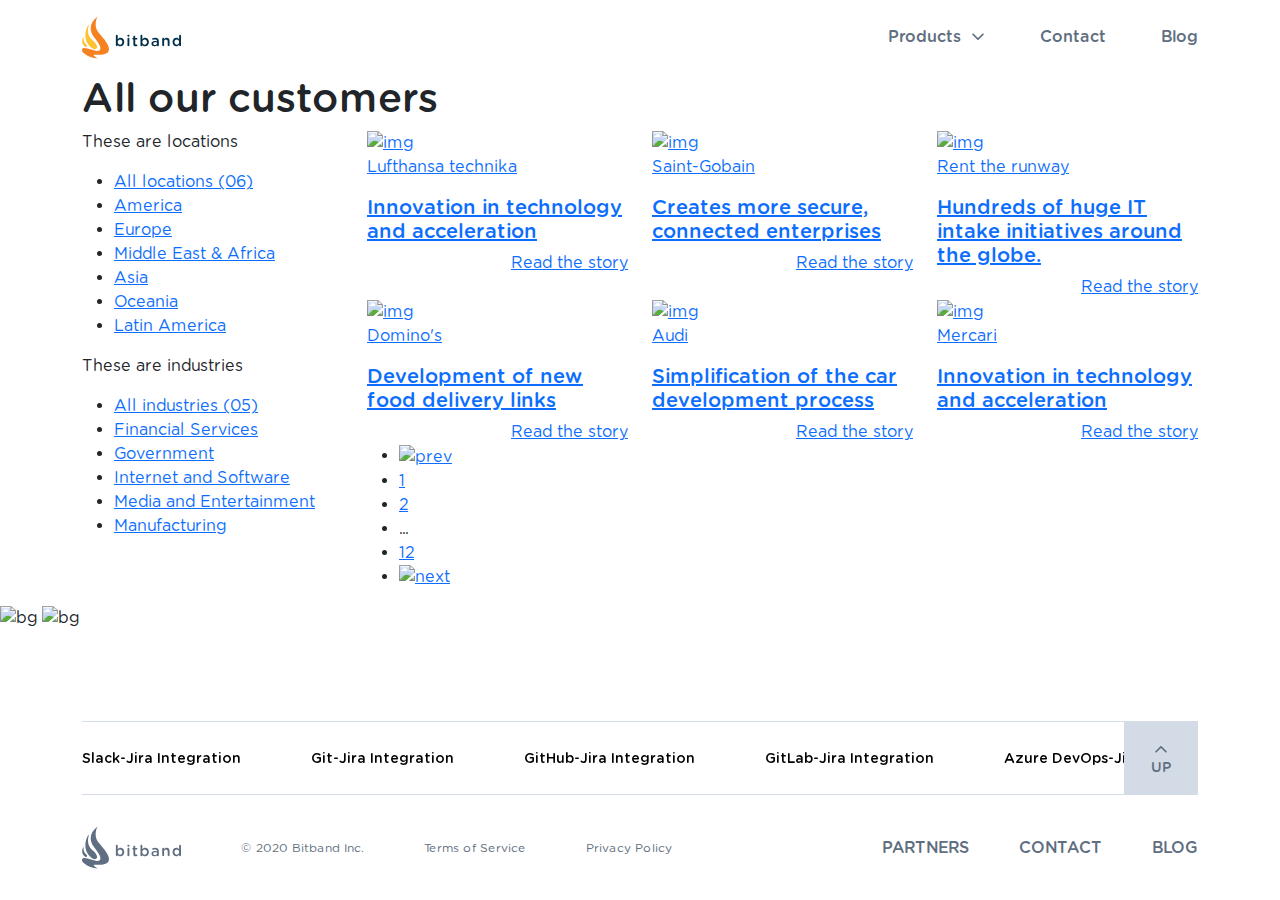
==== customers.html @ f358d744 "Add files via upload" ====
<!DOCTYPE html>
<html lang="en">

<head>
    <meta charset="UTF-8">
    <meta http-equiv="X-UA-Compatible" content="IE=edge">
    <meta name="viewport" content="width=device-width, initial-scale=1.0">
    <title>All our customers</title>
    <link rel="apple-touch-icon-precomposed" href="favicon/favico.png" />
    <link rel="icon" href="favicon/favico.png">
    <link rel="stylesheet" href="css/lib/bootstrap.min.css">
    <link rel="stylesheet" href="css/lib/slick.css">
    <link rel="stylesheet" href="css/style.css">
    <link rel="stylesheet" href="css/new.css">
    <link rel="stylesheet" href="css/customers.css">
</head>

<body>

    <div class="pagewrapper">
        <header class="header header__shadow">
            <div class="container">
                <div class="row align-items-center">
                    <div class="col-lg-4">
                        <div class="header__logo">
                            <a href="#"><img src="img/logo.svg" alt="logo"></a>
                        </div>
                    </div>
                    <div class="col-lg-8">
                        <div class="header__nav">
                            <ul>
                                <li class="sublink">
                                    <a href="#">Products</a>
                                    <ul class="sublist">
                                        <li><a href="azure-devops-jira-integration.html">Azure
                                                DevOps-Jira Integration</a></li>
                                        <li><a href="figma-jira-integration.html">Figma-Jira
                                                Integration</a></li>
                                        <li><a href="git-jira-integration.html">Git-Jira Integration</a>
                                        </li>
                                        <li><a href="github-jira-integration.html">GitHub-Jira
                                                Integration</a></li>
                                        <li><a href="gitlab-jira-integration.html">GitLab-Jira
                                                Integration</a></li>
                                        <li><a href="jenkins-jira-integration.html">Jenkins-Jira
                                                Integration</a></li>
                                        <li><a href="microsoft-teams-jira-integration.html">Microsoft
                                                Teams-Jira Integration</a></li>
                                        <li><a href="miro-jira-integration.html">Miro-Jira
                                                Integration</a></li>
                                        <li><a href="slack-jira-integration.html">Slack-Jira
                                                Integration</a></li>
                                    </ul>
                                </li>
                                <li><a href="#">Contact</a></li>
                                <li><a href="#">Blog</a></li>
                            </ul>
                            <a href="#" class="closemenu"><img src="img/close.svg" alt="close"></a>
                            <img class="animationimg" src="img/figanim.svg" alt="img">
                        </div>
                    </div>
                    <button class="burger">
                        <span></span>
                        <span></span>
                        <span></span>
                    </button>
                </div>
            </div>
        </header>

       <main class="main">
            <section class="customers">
                <div class="container">
                    <h1>All our customers</h1>
                    <div class="row">
                        <div class="col-xl-3 col-lg-4 col-md-5">
                            <aside class="customers__sidebar">
                                <div class="customers__sidebar-listbox">
                                    <p class="title">These are locations</p>
                                    <ul class="customers__sidebar-list">
                                        <li><a href="#">All locations (06)</a></li>
                                        <li class="active"><a href="#">America</a></li>
                                        <li><a href="#">Europe</a></li>
                                        <li><a href="#">Middle East & Africa</a></li>
                                        <li><a href="#">Asia</a></li>
                                        <li><a href="#">Oceania</a></li>
                                        <li><a href="#">Latin America</a></li>
                                    </ul>
                                </div>
                                <div class="customers__sidebar-listbox">
                                    <p class="title">These are industries</p>
                                    <ul class="customers__sidebar-list">
                                        <li><a href="#">All industries (05)</a></li>
                                        <li><a href="#">Financial Services</a></li>
                                        <li><a href="#">Government</a></li>
                                        <li><a href="#">Internet and Software</a></li>
                                        <li><a href="#">Media and Entertainment</a></li>
                                        <li><a href="#">Manufacturing</a></li>
                                    </ul>
                                </div>
                            </aside>
                        </div>
                        <div class="col-xl-9 col-lg-8 col-md-7">
                            <div class="customerscontent">
                                <div class="customersboxes">
                                    <div class="row">
                                        <div class="col-xl-4 col-lg-6">
                                            <a href="#">
                                                <div class="customerbox">
                                                    <div class="customerbox__pic blue">
                                                        <img src="img/customers/customer1.png" alt="img">
                                                    </div>
                                                    <div class="customerbox__descr">
                                                        <div class="customerbox__titles">
                                                            <p class="subtitle">Lufthansa technika</p>
                                                            <h5 class="title">Innovation in technology and acceleration</h5>
                                                        </div>
                                                        <div class="customerbox__link text-end">
                                                            <span>Read the story</span>
                                                        </div>
                                                    </div>
                                                </div>
                                            </a>
                                        </div>
                                        <div class="col-xl-4 col-lg-6">
                                            <a href="#">
                                                <div class="customerbox">
                                                    <div class="customerbox__pic orange">
                                                        <img src="img/customers/customer2.png" alt="img">
                                                    </div>
                                                    <div class="customerbox__descr">
                                                        <div class="customerbox__titles">
                                                            <p class="subtitle">Saint-Gobain</p>
                                                            <h5 class="title">Creates more secure, connected enterprises </h5>
                                                        </div>
                                                        <div class="customerbox__link text-end">
                                                            <span>Read the story</span>
                                                        </div>
                                                    </div>
                                                </div>
                                            </a>
                                        </div>
                                        <div class="col-xl-4 col-lg-6">
                                            <a href="#">
                                                <div class="customerbox">
                                                    <div class="customerbox__pic grey">
                                                        <img src="img/customers/customer3.png" alt="img">
                                                    </div>
                                                    <div class="customerbox__descr">
                                                        <div class="customerbox__titles">
                                                            <p class="subtitle">Rent the runway</p>
                                                            <h5 class="title">Hundreds of huge IT intake initiatives around the globe.</h5>
                                                        </div>
                                                        <div class="customerbox__link text-end">
                                                            <span>Read the story</span>
                                                        </div>
                                                    </div>
                                                </div>
                                            </a>
                                        </div>
                                        <div class="col-xl-4 col-lg-6">
                                            <a href="#">
                                                <div class="customerbox">
                                                    <div class="customerbox__pic lightblue">
                                                        <img src="img/customers/customer4.png" alt="img">
                                                    </div>
                                                    <div class="customerbox__descr">
                                                        <div class="customerbox__titles">
                                                            <p class="subtitle">Domino's</p>
                                                            <h5 class="title">Development of new food delivery links</h5>
                                                        </div>
                                                        <div class="customerbox__link text-end">
                                                            <span>Read the story</span>
                                                        </div>
                                                    </div>
                                                </div>
                                            </a>
                                        </div>
                                        <div class="col-xl-4 col-lg-6">
                                            <a href="#">
                                                <div class="customerbox">
                                                    <div class="customerbox__pic violet">
                                                        <img src="img/customers/customer5.png" alt="img">
                                                    </div>
                                                    <div class="customerbox__descr">
                                                        <div class="customerbox__titles">
                                                            <p class="subtitle">Audi</p>
                                                            <h5 class="title">Simplification of the car development process</h5>
                                                        </div>
                                                        <div class="customerbox__link text-end">
                                                            <span>Read the story</span>
                                                        </div>
                                                    </div>
                                                </div>
                                            </a>
                                        </div>
                                        <div class="col-xl-4 col-lg-6">
                                            <a href="#">
                                                <div class="customerbox">
                                                    <div class="customerbox__pic blue">
                                                        <img src="img/customers/customer6.png" alt="img">
                                                    </div>
                                                    <div class="customerbox__descr">
                                                        <div class="customerbox__titles">
                                                            <p class="subtitle">Mercari</p>
                                                            <h5 class="title">Innovation in technology and acceleration</h5>
                                                        </div>
                                                        <div class="customerbox__link text-end">
                                                            <span>Read the story</span>
                                                        </div>
                                                    </div>
                                                </div>
                                            </a>
                                        </div>
                                    </div>
                                </div>
                                <div class="paginationsect">
                                    <ul class="paglist">
                                        <li class="pagprev"><a href="#"><img src="img/customers/pagprev.svg" alt="prev"></a></li>
                                        <li class="active"><a href="#">1</a></li>
                                        <li><a href="#">2</a></li>
                                        <li>...</li>
                                        <li><a href="#">12</a></li>
                                        <li class="pagnext"><a href="#"><img src="img/customers/pagnext.svg" alt="next"></a></li>
                                    </ul>
                                </div>
                            </div>
                        </div>
                    </div>
                </div>
                <img class="customers__topbgel" src="img/customers/customers-bgpic1.png" alt="bg">
                <img class="customers__bottbgel" src="img/customers/customers-bgpic2.png" alt="bg">
            </section>
       </main>

        <footer class="footer">
            <div class="container">
                <div class="footer__topsect">
                    <div class="footlistsl">
                        <div class="footertext-slider">
                            <div><a href="#">Slack-Jira Integration</a></div>
                            <div><a href="#">Git-Jira Integration</a></div>
                            <div><a href="#">GitHub-Jira Integration</a></div>
                            <div><a href="#">GitLab-Jira Integration</a></div>
                            <div><a href="#">Azure DevOps-Jira Integration</a></div>
                            <div><a href="#">Jenkins-Jira Integration</a></div>
                            <div><a href="#">Figma-Jira Integration</a></div>
                            <div><a href="#">Miro-Jira Integration</a></div>
                            <div><a href="#">Microsoft Teams-Jira Integration</a></div>
                        </div>
                    </div>
                    <div class="up">
                        <span>
                            <img src="img/totop.svg" alt="img">
                            up
                        </span>
                    </div>
                </div>
                <div class="footer__bottsect">
                    <div class="row align-items-center">
                        <div class="col-lg-8">
                            <div class="footer__bottsect-left">
                                <a href="#" class="footer__logo"><img src="img/logo-footer.svg" alt="logo"></a>
                                <ul>
                                    <li>© 2020 Bitband Inc.</li>
                                    <li><a href="#">Terms of Service</a></li>
                                    <li><a href="#">Privacy Policy</a></li>
                                </ul>
                            </div>
                        </div>
                        <div class="col-lg-4">
                            <div class="footer__bottsect-right">
                                <a href="#" class="footer__logo mobile"><img src="img/logo-footer.svg" alt="logo"></a>
                                <ul>
                                    <li><a href="#">PARTNERS</a></li>
                                    <li><a href="#">Contact</a></li>
                                    <li><a href="#">Blog</a></li>
                                </ul>
                            </div>
                        </div>
                    </div>
                </div>
            </div>
        </footer>
    </div>


    <script src="js/lib/jquery.js"></script>
    <script src="js/lib/slick.min.js"></script>
    <script src="js/common.js"></script>
</body>

</html>
---- css/style.css ----
@font-face{font-family:"gothamrnd_book";src:url("../fonts/gothamrnd_book.eot");src:url("../fonts/gothamrnd_book.eot") format("embedded-opentype"),url("../fonts/gothamrnd_book.woff2") format("woff2"),url("../fonts/gothamrnd_book.woff") format("woff"),url("../fonts/gothamrnd_book.ttf") format("truetype"),url("../fonts/gothamrnd_book.svg#gothamrnd_book") format("svg")}@font-face{font-family:"gothamrnd_book";src:url("../fonts/gothamrnd_medium.eot");src:url("../fonts/gothamrnd_medium.eot") format("embedded-opentype"),url("../fonts/gothamrnd_medium.woff2") format("woff2"),url("../fonts/gothamrnd_medium.woff") format("woff"),url("../fonts/gothamrnd_medium.ttf") format("truetype"),url("../fonts/gothamrnd_medium.svg#gothamrnd_medium") format("svg");font-weight:500}@font-face{font-family:"gothamrnd_book";src:url("../fonts/gothamrnd_bold.eot");src:url("../fonts/gothamrnd_bold.eot") format("embedded-opentype"),url("../fonts/gothamrnd_bold.woff2") format("woff2"),url("../fonts/gothamrnd_bold.woff") format("woff"),url("../fonts/gothamrnd_bold.ttf") format("truetype"),url("../fonts/gothamrnd_bold.svg#gothamrnd_bold") format("svg");font-weight:600}:root{scroll-behavior:inherit}body,html{height:100%}.main{-webkit-box-flex:1;-ms-flex:1 1 auto;flex:1 1 auto}.pagewrapper{min-height:100%;display:-webkit-box;display:-ms-flexbox;display:flex;-webkit-box-orient:vertical;-webkit-box-direction:normal;-ms-flex-direction:column;flex-direction:column;overflow:hidden}@media (min-width:1360px){.container{max-width:1340px}}body{font-family:"gothamrnd_book"}.orangebtn{display:inline-block;padding:22px 43px;background:#F58220;border:1px solid #F58220;border-radius:40px;color:#fff;font-weight:500;font-size:18px;line-height:100%;text-decoration:none;-webkit-transition:0.3s;transition:0.3s}.orangebtn:hover{color:#F58220;background:#fff}.orangelink{font-weight:500;font-size:18px;line-height:100%;color:#F58220}.orangelink:hover{text-decoration:none;color:#F58220}h2.bottline{font-weight:500;font-size:36px;line-height:120%;color:#000000;padding-bottom:30px;position:relative;margin-bottom:40px}h2.bottline:after{content:"";display:inline-block;position:absolute;left:0;bottom:0;width:123px;height:3px;background:#F58220}header.header{padding:23px 0}header.header .logo img{max-width:100%;width:999px}header.header .header__nav>ul{list-style-type:none;padding:0;margin:0;text-align:right}header.header .header__nav>ul>li{display:inline-block;margin-right:50px;position:relative}header.header .header__nav>ul>li:last-child{margin-right:0}header.header .header__nav>ul>li>a{color:#5F6E80;font-weight:500;font-size:16px;line-height:150%;text-decoration:none;-webkit-transition:0.3s;transition:0.3s;display:block;padding:10px 0}header.header .header__nav>ul>li>a:hover{color:#000}header.header .header__nav .sublist{list-style-type:none;padding:0;margin:0;position:absolute;left:-10px;top:calc(100% - 5px);text-align:left;padding:10px;-webkit-box-shadow:0 0 10px #000;box-shadow:0 0 10px #000;-webkit-box-shadow:0 8px 10px #efefef;box-shadow:0 8px 10px #efefef;opacity:0;z-index:-1;visibility:hidden;-webkit-transition:0.3s;transition:0.3s;-webkit-transform:translateY(-10px);transform:translateY(-10px);width:280px}header.header .header__nav .sublist:hover{opacity:1;z-index:2;visibility:visible;-webkit-transform:translateY(0);transform:translateY(0)}header.header .header__nav .sublist li{margin-bottom:5px}header.header .header__nav .sublist li:last-child{margin-bottom:0}header.header .header__nav .sublist li a{color:#5F6E80;font-weight:500;font-size:15px;line-height:150%;text-decoration:none;-webkit-transition:0.3s;transition:0.3s}header.header .header__nav .sublist li a:hover{color:#000}header.header .header__nav .sublink>a{padding-right:24px}header.header .header__nav .sublink>a:after{content:"";display:inline-block;position:absolute;right:0;top:16px;width:14px;height:12px;background:url("../img/menuarrow.svg") no-repeat center/100%}header.header .header__nav .sublink>a:hover+.sublist{opacity:1;z-index:2;visibility:visible;-webkit-transform:translateY(0);transform:translateY(0)}.burger,.closemenu{display:none}.header__nav>img{display:none}@media (max-width:991.8px){.header .container{position:relative}.burger{width:24px;height:24px;position:absolute;right:15px;top:50%;-webkit-transform:translateY(-50%);transform:translateY(-50%);border:none;background:transparent;outline:none;padding:4px 0;display:-webkit-box;display:-ms-flexbox;display:flex;-webkit-box-orient:vertical;-webkit-box-direction:normal;-ms-flex-direction:column;flex-direction:column;-webkit-box-pack:justify;-ms-flex-pack:justify;justify-content:space-between}.burger span{display:inline-block;height:2px;width:100%;background:#000}.header__nav{position:fixed;top:0;left:0;width:100%;height:100vh;background-color:#fff;z-index:11;padding:100px 60px;-webkit-transform:translateX(100%);transform:translateX(100%);-webkit-transition:0.5s;transition:0.5s}.header__nav .closemenu{display:-webkit-inline-box;display:-ms-inline-flexbox;display:inline-flex;width:24px;height:24px;position:absolute;right:20px;top:20px}.header__nav .closemenu img{width:100%;-webkit-box-align:center;-ms-flex-align:center;align-items:center;-webkit-box-pack:center;-ms-flex-pack:center;justify-content:center}.header__nav.show{-webkit-transform:translateX(0);transform:translateX(0)}header.header .header__nav>ul{display:block;text-align:left}header.header .header__nav>ul>li{margin-right:0;display:block}header.header .header__nav>ul>li a{font-size:22px}header.header .header__nav .sublink>a:after{width:20px;height:16px;top:18px}header.header .header__nav .sublink>a+.sublist,header.header .header__nav .sublink>a:hover+.sublist{opacity:1;z-index:2;visibility:visible;display:none;-webkit-transform:translateX(0);transform:translateX(0)}header.header .header__nav .sublist{position:relative;-webkit-box-shadow:none;box-shadow:none;width:100%;left:inherit;padding-left:20px;top:inherit;-webkit-transition:0s;transition:0s}header.header .header__nav .sublist li a{font-size:20px;font-weight:400;display:block}header.header .header__nav .sublink>a:after{-webkit-transition:0.5s;transition:0.5s}header.header .header__nav .sublink>a.rotate:after{-webkit-transform:rotate(-180deg);transform:rotate(-180deg)}.header__nav>img{display:inline-block;position:absolute;bottom:30px;right:30px;width:300px;-webkit-animation:ratate 24s infinite;animation:ratate 24s infinite}}@media (max-width:575.8px){.header__nav>img{bottom:30px;right:30px;width:200px;-webkit-animation:ratate 24s infinite;animation:ratate 24s infinite}.header__nav{padding:70px 20px}header.header .header__nav>ul>li a{font-size:18px}.header__nav{overflow-y:scroll;overflow:hidden}header.header .header__nav .sublist li a{font-size:16px}header.header .header__nav .sublist{padding:0 0 0 20px}}.welcomesect{padding:83px 0 65px 0}.welcomesect__img{position:relative}.welcomesect__img img{margin-left:-30px;max-width:750px}.welcomesect__textbox h1{margin-bottom:55px;color:#000;font-weight:500;font-size:56px;line-height:120%}.welcomesect__textbox .orangebtn{margin-right:40px}.partners{padding:100px 0;overflow:hidden;position:relative}.partners .partners__box{max-width:336px;margin-bottom:20px;cursor:pointer}.partners .partners__box .partners__boxlogo{height:108px;display:-webkit-box;display:-ms-flexbox;display:flex;-webkit-box-align:center;-ms-flex-align:center;align-items:center}.partners .partners__box .partners__boxlogo img{max-width:100%;max-height:100%}.partners .partners__box .partners__boxdescr{padding:10px 0;position:relative;max-height:144px;overflow:hidden;-webkit-transition:0.5s;transition:0.5s;overflow:hidden;-webkit-transition:1s ease max-height;transition:1s ease max-height}.partners .partners__box .partners__boxdescr p{margin:0;font-weight:400;font-size:16px;line-height:150%;color:#000}.partners .partners__box .partners__boxdescr:after{content:"";display:block;position:absolute;left:0px;bottom:0;width:100%;height:114px;background:-webkit-gradient(linear,left bottom,left top,color-stop(6.13%,#FFFFFF),to(rgba(255,255,255,0)));background:linear-gradient(360deg,#FFFFFF 6.13%,rgba(255,255,255,0) 100%);-webkit-transition:1s;transition:1s}.partners .partners__box .partners__boxdescr.open{max-height:500px}.partners .partners__box .partners__boxdescr.open:after{opacity:0}.partners .orangelink{display:inline-block;margin-top:28px;display:none}.partners .orangelink span:nth-child(2){display:none}.partners .animationimg{position:absolute;bottom:-185px;right:41px;z-index:-1;animation:ratate 18s infinite;-webkit-animation:ratate 18s infinite;-webkit-animation-timing-function:linear;animation-timing-function:linear}.partners .col-lg-4:nth-child(n+7){display:none}.partners.showall .col-lg-4{display:block!important}@-webkit-keyframes ratate{0%{-webkit-transform:rotate(0deg);transform:rotate(0deg)}to{-webkit-transform:rotate(360deg);transform:rotate(360deg)}}@keyframes ratate{0%{-webkit-transform:rotate(0deg);transform:rotate(0deg)}to{-webkit-transform:rotate(360deg);transform:rotate(360deg)}}.benefits{padding:83px 0;background:#E7EBF0}.benefits h2{margin-bottom:67px}.benefits .orangelink{margin-top:26px}.benefits .orangelink span:nth-child(2){display:none}.benefits .col-lg-4:nth-child(n+7){display:none}.benefits.showall .col-lg-4{display:block!important}.benefits__box{max-width:300px;margin-bottom:50px;position:relative}.benefits__box .benefits__box-icon{width:101px;height:101px}.benefits__box .benefits__box-icon img{max-width:100%;max-height:100%}.benefits__box .benefits__box-descr{max-width:280px;min-height:120px}.benefits__box .benefits__box-descr p{margin:0;font-size:18px;line-height:130%;color:#000000;padding-top:15px}.benefits__box .benefits__box-descr p b{font-weight:500}.benefits__box .bgtext{top:49px;right:22px;position:absolute;color:#5F6E80;opacity:0.05;font-weight:500;font-size:128px;line-height:130%}.haveq{padding:112px 0}.haveq__content{padding-left:80px;position:relative}.haveq__content .subtitle{margin-bottom:25px;color:#000;font-weight:400;font-size:24px;line-height:120%}.haveq__content h3{margin-bottom:55px;color:#000;font-weight:500;font-size:56px;line-height:120%;max-width:555px}.haveq__content .orangebtn{min-width:220px;text-align:center}.haveq__content .haveqbgimg{position:absolute;right:-115px;top:40px}.haveq__imgwrapp img{max-width:100%}.haveq__content .haveqbgimg{z-index:-1}.footer__logo.mobile{display:none}.welcmobpic{display:none}header.header .header__nav .sublist{background:#fff}.product-reviews{padding:50px 0 130px}.product-reviews .product-reviews__header{margin-bottom:60px}.product-reviews .product-reviews__header h3{max-width:660px;font-weight:500;font-size:36px;line-height:120%;color:#000;margin:0}.product-reviews .product-reviews__header .orangelink{display:inline-block;font-weight:500;font-size:18px;line-height:100%;color:#F58220}.reviewslider .slick-slide{padding:0 16px}.reviewslider .slick-slide a{text-decoration:none}.reviewbox{width:416px;background:#E7EBF0;border-radius:12px;padding:34px;-webkit-transition:0.3s;transition:0.3s}.reviewbox:hover{background:#cedef0}.reviewbox .reviewbox__header{display:-webkit-box;display:-ms-flexbox;display:flex;-ms-flex-wrap:wrap;flex-wrap:wrap;margin-bottom:24px;-webkit-box-align:center;-ms-flex-align:center;align-items:center}.reviewbox .reviewbox__header .avatar{width:100%;max-width:108px;-webkit-box-flex:0;-ms-flex:0 0 108px;flex:0 0 108px;overflow:hidden;border-radius:50%;border:4px solid #79BCD9;position:relative;height:108px}.reviewbox .reviewbox__header .avatar img{-o-object-fit:cover;object-fit:cover;-o-object-position:0 0;object-position:0 0;width:calc(100% + 2px);height:calc(100% + 2px);position:absolute;left:-1px;top:-1px}.reviewbox .reviewbox__header .nameinfo{width:100%;max-width:calc(100% - 108px);-webkit-box-flex:0;-ms-flex:0 0 calc(100% - 108px);flex:0 0 calc(100% - 108px);padding-left:20px}.reviewbox .reviewbox__header .nameinfo .name{margin-bottom:3px;font-weight:500;font-size:18px;line-height:150%;color:#000}.reviewbox .reviewbox__header .nameinfo .date{margin:0;font-weight:400;font-size:14px;line-height:150%;color:#5F6E80}.reviewbox .reviewbox__body .rating{display:-webkit-box;display:-ms-flexbox;display:flex;-webkit-box-align:center;-ms-flex-align:center;align-items:center;margin-bottom:24px}.reviewbox .reviewbox__body .rating img{margin-right:6px;width:19px}.reviewbox .reviewbox__body .description{height:120px}.reviewbox .reviewbox__body .description p{font-weight:400;font-size:16px;line-height:150%;color:#000;display:-webkit-box;-webkit-line-clamp:5;-webkit-box-orient:vertical;overflow:hidden}.reviewbox .reviewbox__body .description p:last-child{margin-bottom:0}.benefits .orangelink{display:none}@media (max-width:1600.8px){header.header{padding:15px 0}.welcomesect__textbox h1{font-size:48px}.welcomesect__img img{max-width:calc(100% - 30px)}.orangebtn,.orangelink{font-size:16px}.orangebtn{padding:18px 45px}.welcomesect{padding:70px 0 50px 0}.benefits,.haveq,.partners{padding:70px 0}h2.bottline{font-size:32px;margin-bottom:30px;padding-bottom:20px}.partners .animationimg{width:340px;bottom:-135px}.benefits h2.bottline{margin-bottom:40px}.benefits__box .benefits__box-icon{width:80px;height:80px}.benefits__box .benefits__box-descr p{font-size:16px}.benefits__box .bgtext{font-size:105px;top:30px}.benefits__box{margin-bottom:20px}.haveq__content .subtitle{font-size:21px;margin-bottom:15px}.haveq__content h3{font-size:48px;max-width:520px;margin-bottom:35px}.haveq__content .haveqbgimg{right:0;top:30px;width:420px}.product-reviews{padding:30px 0 100px}}@media (max-width:1199.8px){.welcomesect__textbox h1{font-size:38px}.orangebtn,.orangelink{font-size:14px}.welcomesect__textbox .orangebtn{margin-right:20px}.orangebtn{padding:15px 35px}.welcomesect{padding:50px 0 30px 0}.benefits,.haveq,.partners{padding:50px 0}h2.bottline{font-size:26px}.partners h2.bottline{margin-bottom:20px;padding-bottom:10px}h2.bottline:after{height:2px;width:80px}.partners .partners__box .partners__boxlogo img{max-height:38px}.benefits__box .benefits__box-icon{width:70px;height:70px}.haveq__content{padding-left:40px}.haveq__content .subtitle{font-size:18px}.haveq__content h3{font-size:38px;max-width:360px;margin-bottom:25px}.haveq__content .haveqbgimg{right:0;top:50px;width:300px}.product-reviews .product-reviews__header h3{font-size:32px}.reviewbox .reviewbox__header .avatar{max-width:80px;-webkit-box-flex:0;-ms-flex:0 0 80px;flex:0 0 80px;height:80px;border:3px solid #79BCD9}.reviewbox .reviewbox__header .nameinfo{max-width:calc(100% - 80px);-webkit-box-flex:0;-ms-flex:0 0 calc(100% - 80px);flex:0 0 calc(100% - 80px);padding-left:15px}.reviewbox .reviewbox__header{margin-bottom:15px}.reviewbox .reviewbox__body .rating{margin-bottom:15px}.reviewbox{padding:20px;width:370px}.reviewslider .slick-slide{padding:0 10px}}@media (max-width:991.8px){.welcomesect__textbox h1{font-size:42px}.welcomesect{padding:70px 0 30px}.welcomesect__img img{margin-left:0;max-width:100%;margin-top:50px}.orangebtn,.orangelink{font-size:16px}.welcomesect__textbox .orangebtn{margin-right:40px}h2.bottline{font-size:36px}.partners .partners__box{max-width:320px}.partners .animationimg{width:230px;bottom:-125px;right:10px}.partners .col-lg-4:nth-child(n+5){display:none}.benefits__box .bgtext{font-size:75px;top:20px}.benefits__box .benefits__box-descr{min-height:auto}.benefits__box{margin-bottom:50px}.benefits .col-lg-4:nth-child(n+5){display:none}.haveq__imgwrapp img{max-width:350px;margin:0 auto;display:block}.haveq__content{padding-left:0;text-align:center;padding-top:40px}.haveq__content h3{margin:0 auto 30px}.product-reviews .product-reviews__header h3{margin-bottom:20px}.product-reviews .product-reviews__header{margin-bottom:40px}.product-reviews{padding:40px 0 60px}h3 br{display:none}}@media (max-width:767.8px){.welcomesect__textbox h1{font-size:32px;margin-bottom:35px}h2.bottline{font-size:26px}.partners .partners__box .partners__boxlogo{height:60px}.partners .partners__box .partners__boxlogo img{max-height:30px}.haveq__content h3{font-size:32px}}@media (max-width:575.8px){.welcomesect__textbox h1{font-size:34px;margin-bottom:25px}.welcomesect{padding:30px 0}.orangebtn,.orangelink{font-size:14px}.welcomesect__textbox .orangebtn{max-width:400px;width:100%;text-align:center;margin:0 auto;display:block}.welcomesect__textbox .orangelink{display:block;text-align:center;margin-top:20px}.welcmobpic{display:block;width:100%;margin-bottom:30px}.welcomesect__img{display:none}.benefits,.haveq,.partners{padding:30px 0 30px}h2.bottline{font-size:28px}.partners .partners__box .partners__boxlogo{height:auto;padding:10px 0}.benefits .col-lg-4:nth-child(n+3){display:none}.partners .col-lg-4:nth-child(n+3){display:none}.benefits__box .benefits__box-icon{width:60px;height:60px}.benefits__box .benefits__box-descr p{padding-top:5px}.benefits__box{margin-bottom:30px}.partners .partners__box .partners__boxlogo img{max-height:initial}.partners .partners__box .partners__boxlogo{padding:0}.partners .partners__box{margin-top:15px}.partners .animationimg{width:200px}.haveq__imgwrapp img{max-width:250px}.haveq__content .haveqbgimg{display:none}.haveq__content h3{font-size:26px}.partners .partners__box{max-width:100%}.reviewbox .reviewbox__header .nameinfo .name{font-size:16px}.reviewbox .reviewbox__header .nameinfo .date{font-size:12px}.reviewbox .reviewbox__header .avatar{max-width:60px;-webkit-box-flex:0;-ms-flex:0 0 60px;flex:0 0 60px;height:60px}.reviewbox .reviewbox__header .nameinfo{max-width:calc(100% - 60px);-webkit-box-flex:0;-ms-flex:0 0 calc(100% - 60px);flex:0 0 calc(100% - 60px)}.reviewbox .reviewbox__body .rating img{width:16px;margin-right:3px}.reviewbox .reviewbox__body .rating,.reviewbox .reviewbox__header{margin-bottom:10px}.reviewbox{padding:20px;width:310px}.reviewslider .slick-slide{padding:0 5px}}.product-welcomesect{padding:76px 0 180px 0}.product-welcomesect .product-welcomesect__texts h1{margin-bottom:30px;font-weight:500;font-size:56px;line-height:120%;color:#000}.product-welcomesect .product-welcomesect__texts .descr{margin-bottom:55px}.product-welcomesect .product-welcomesect__texts .descr p{font-weight:400;font-size:18px;line-height:150%;color:#000}.product-welcomesect .product-welcomesect__texts .descr p:last-child{margin-bottom:0}.product-welcomesect .product-welcomesect__video{position:relative}.product-welcomesect .product-welcomesect__video .videobgpic{position:absolute;top:-40px;left:-79px;max-height:415px;max-width:750px}.product-welcomesect .product-welcomesect__video .ratio{border-radius:15px;overflow:hidden}.product__row{padding:40px 0;margin-bottom:180px}.product__row .product__rowdescr{color:#000;padding-left:30px;position:relative;z-index:2}.product__row .product__rowdescr h3{font-weight:500;font-size:36px;line-height:120%;margin-bottom:73px;position:relative}.product__row .product__rowdescr h3:after{content:"";display:inline-block;height:3px;width:123px;background:#F58220;position:absolute;left:0;bottom:-38px}.product__row .product__rowdescr .descr{max-width:473px;font-weight:400;font-size:18px;line-height:150%}.product__row .product__rowdescr .descr p:last-child{margin-bottom:0}.product__row .product__rowpic{position:relative;max-width:684px;display:inline-block}.product__row .product__rowpic .mainpic{position:relative;z-index:2;max-width:680px;-webkit-filter:drop-shadow(0px 15px 50px rgba(0,0,0,0.15));filter:drop-shadow(0px 15px 50px rgba(0,0,0,0.15));max-width:100%}.product__row .product__rowpic .bgpic{position:absolute;z-index:1;left:50%;top:50%;-webkit-transform:translate(-50%,-50%);transform:translate(-50%,-50%)}.product__row.illustrationcenter{min-height:391px;display:-webkit-box;display:-ms-flexbox;display:flex;-webkit-box-align:center;-ms-flex-align:center;align-items:center}.product__row.illustrationcenter .product__rowpic{width:100%}.product__row.illustrationcenter .product__rowpic .illustration{position:absolute;left:0;right:0;margin:0 auto;display:block;top:50%;-webkit-transform:translateY(-50%);transform:translateY(-50%)}.product__row:nth-child(2n){background:#E7EBF0}.product__row:nth-child(2n) .row{-webkit-box-orient:horizontal;-webkit-box-direction:reverse;-ms-flex-direction:row-reverse;flex-direction:row-reverse}.product__row:nth-child(2n) .row .col-lg-7{text-align:right}.product__row:nth-child(2n) .product__rowdescr{padding-left:0}.product__row:nth-child(2n) .product__rowpic{padding-left:20px}.product-listsection{padding:50px 0 90px 0}.product-listsection .prlistsect__left h3{margin-bottom:35px;font-weight:500;font-size:36px;line-height:120%;color:#000}.product-listsection .prlistsect__left a{font-weight:500;font-size:18px;line-height:100%;color:#F58220;text-decoration:underline}.product-listsection .prlistsect__left a:hover{text-decoration:none}.product-listsection .prlistsect__right ul{display:-webkit-box;display:-ms-flexbox;display:flex;-ms-flex-wrap:wrap;flex-wrap:wrap;-webkit-box-pack:justify;-ms-flex-pack:justify;justify-content:space-between;list-style-type:none;padding:0;margin:0}.product-listsection .prlistsect__right ul li{width:100%;max-width:45%;-webkit-box-flex:0;-ms-flex:0 0 45%;flex:0 0 45%;margin-bottom:44px;font-weight:400;font-size:18px;line-height:150%;color:#000;padding-left:70px;position:relative}.product-listsection .prlistsect__right ul li:after{content:"";display:inline-block;width:45px;height:45px;background:url("../img/check-orange.svg") no-repeat center/100%;position:absolute;left:0;top:-7px}.tryfree{background:#E7EBF0;padding:36px 0}.tryfree h3{margin-bottom:55px;font-weight:500;font-size:56px;line-height:120%;color:#000}.tryfree .imgwrap{text-align:right}.tryfree .imgwrap img{display:inline-block;margin-right:-15px}.product__row .product__rowpic .bgpic{max-width:840px}.product__row.illustrationcenter .product__rowpic .illustration{max-width:460px}.tryfree .imgwrap img{max-width:480px}@media (max-width:1600.8px){.product-welcomesect .product-welcomesect__texts h1,.tryfree h3{font-size:48px}.product-welcomesect{padding:100px 0}.product__row .product__rowdescr h3{font-size:32px}.product__row{margin-bottom:150px}.product-listsection .prlistsect__right ul li{font-size:16px}.tryfree__texts{max-width:630px}.tryfree{padding:20px 0}}@media (max-width:1199.8px){.product-welcomesect .product-welcomesect__texts h1,.tryfree h3{font-size:38px}.product-welcomesect .product-welcomesect__video .videobgpic{max-width:calc(100% + 60px);left:-60px}.product-welcomesect .product-welcomesect__texts h1{margin-bottom:20px}.product-welcomesect{padding:70px 0}.product-welcomesect .product-welcomesect__texts .descr{margin-bottom:30px}.product__row .product__rowpic .bgpic{max-width:calc(100% + 100px)}.product__row .product__rowdescr h3:after{height:2px;width:100px;bottom:-20px}.product__row .product__rowdescr h3{margin-bottom:40px}.product__row{margin-bottom:100px}.product__row.illustrationcenter .product__rowpic .illustration{max-width:400px}.product__row.illustrationcenter{min-height:330px}.product-listsection .prlistsect__left h3{font-size:32px;margin-bottom:20px}.prlistsect__left{margin-bottom:50px}.product-listsection{padding:50px 0 60px 0}.product-listsection .prlistsect__right ul li{max-width:48%;-webkit-box-flex:0;-ms-flex:0 0 48%;flex:0 0 48%}.tryfree .imgwrap img{max-width:360px}.product__row .product__rowdescr h3{font-size:28px}.product-welcomesect .product-welcomesect__texts .descr p,.product__row .product__rowdescr .descr{font-size:16px}}@media (max-width:1199.8px){.product-welcomesect .product-welcomesect__texts h1{font-size:42px}.product-welcomesect .product-welcomesect__texts .descr p{font-size:18px}.product-welcomesect__texts{margin-bottom:50px}.product-welcomesect .product-welcomesect__video .videobgpic{display:none}.product__row .product__rowpic .bgpic{max-width:calc(100% + 60px)}.product__row .product__rowpic .mainpic{max-width:calc(100% - 40px);margin:0 auto;display:block}.product__rowpic{margin-bottom:30px}.product__row .product__rowdescr .descr{max-width:100%}.product__row{margin-bottom:60px}.product__row .product__rowdescr{max-width:calc(100% - 40px);margin:0 auto;padding-left:0}.product__row:nth-child(2n) .product__rowpic{padding-left:0}.product__row .product__rowpic{max-width:100%;display:block}.product__row.illustrationcenter .product__rowpic .illustration{position:relative;top:0;-webkit-transform:none;transform:none;margin-top:-100px}.product__row.illustrationcenter{margin-top:80px}.product-listsection .prlistsect__right ul li:after{width:35px;height:35px;top:-5px}.product-listsection .prlistsect__right ul li{padding-left:45px;margin-bottom:30px}.product-listsection{padding:20px 0 50px 0}.tryfree{padding:30px 0 60px}.tryfree .row .col-lg-7{-webkit-box-ordinal-group:3;-ms-flex-order:2;order:2}.tryfree .row .col-lg-5{-webkit-box-ordinal-group:2;-ms-flex-order:1;order:1}.tryfree h3{margin-bottom:30px}.tryfree__texts{text-align:center}.tryfree .imgwrap img{margin:0 auto 20px;display:block}}@media (max-width:767.8px){.product__row{margin-bottom:40px}}@media (max-width:575.8px){.product-welcomesect .product-welcomesect__texts h1{font-size:34px}.product-welcomesect{padding:30px 0}.product-welcomesect .product-welcomesect__texts .descr p{font-size:16px}.product-welcomesect__texts .orangebtn{max-width:400px;width:100%;text-align:center;margin:0 auto;display:block}.product-welcomesect .product-welcomesect__texts .descr{margin-bottom:20px}.product-welcomesect__texts{margin-bottom:30px}.product__row .product__rowpic .mainpic{max-width:100%}.product__row .product__rowdescr{max-width:100%}.product__row .product__rowdescr h3{font-size:24px}.product__row{margin-bottom:10px}.product__row.illustrationcenter .product__rowpic .illustration{max-width:100%;width:260px}.product-listsection .prlistsect__left h3{font-size:24px;margin-bottom:10px}.product-listsection .prlistsect__left a{font-size:16px}.product-listsection .prlistsect__right ul li{max-width:100%;-webkit-box-flex:0;-ms-flex:0 0 100%;flex:0 0 100%;padding-left:35px;margin-bottom:20px}.product-listsection .prlistsect__right ul li:after{width:25px;height:25px;top:0}.prlistsect__left{margin-bottom:40px}.tryfree .imgwrap img{max-width:250px}.tryfree{padding:20px 0 40px}.tryfree h3{font-size:24px}.tryfree .orangebtn{max-width:400px;width:100%;text-align:center;margin:0 auto;display:block}.product-listsection{padding-bottom:20px}.product-reviews .product-reviews__header h3{font-size:24px}}.footer__topsect{display:-webkit-box;display:-ms-flexbox;display:flex}.footer__topsect .list{width:100%;max-width:calc(100% - 74px);-webkit-box-flex:0;-ms-flex:0 0 calc(100% - 74px);flex:0 0 calc(100% - 74px);list-style-type:none;padding:0 40px 0 0;margin:0;display:-webkit-box;display:-ms-flexbox;display:flex;-webkit-box-align:center;-ms-flex-align:center;align-items:center;-webkit-box-pack:justify;-ms-flex-pack:justify;justify-content:space-between;border-top:1px solid #D3DCE6;border-bottom:1px solid #D3DCE6}.footer__topsect .list li a{color:#000;text-decoration:none;font-weight:500;font-size:14px;line-height:100%;-webkit-transition:0.3s;transition:0.3s}.footer__topsect .list li a:hover{color:#a3bdcc}.footer__topsect .up{width:100%;max-width:74px;-webkit-box-flex:0;-ms-flex:0 0 74px;flex:0 0 74px;height:74px;background:#D3DCE6;display:-webkit-box;display:-ms-flexbox;display:flex;-webkit-box-align:center;-ms-flex-align:center;align-items:center;-webkit-box-pack:center;-ms-flex-pack:center;justify-content:center;text-align:center;color:#5F6E80;text-transform:uppercase;font-weight:500;font-size:14px;line-height:100%;cursor:pointer;-webkit-transition:0.3s;transition:0.3s}.footer__topsect .up:hover{background:#c5d5e7}.footer__topsect .up img{display:block;margin:0 auto 5px}.footer__bottsect .footer__bottsect-left{display:-webkit-box;display:-ms-flexbox;display:flex;-webkit-box-align:center;-ms-flex-align:center;align-items:center;height:105px}.footer__bottsect .footer__bottsect-left ul{list-style-type:none;padding:0;margin:0;display:-webkit-box;display:-ms-flexbox;display:flex;-webkit-box-align:center;-ms-flex-align:center;align-items:center}.footer__bottsect .footer__bottsect-left ul li{margin-right:60px;font-weight:400;font-size:12px;line-height:150%;color:#5F6E80}.footer__bottsect .footer__bottsect-left ul li:last-child{margin-right:0}.footer__bottsect .footer__bottsect-left ul li a{text-decoration:none;color:#5F6E80;-webkit-transition:0.3s;transition:0.3s}.footer__bottsect .footer__bottsect-left ul li a:hover{color:#000}.footer__bottsect .footer__logo{display:inline-block;margin-right:60px}.footer__bottsect .footer__logo img{max-width:99px}.footer__bottsect .footer__bottsect-right ul{list-style-type:none;padding:0;margin:0;display:-webkit-box;display:-ms-flexbox;display:flex;-webkit-box-pack:end;-ms-flex-pack:end;justify-content:flex-end;-webkit-box-align:center;-ms-flex-align:center;align-items:center}.footer__bottsect .footer__bottsect-right ul li{margin-right:50px}.footer__bottsect .footer__bottsect-right ul li:last-child{margin-right:0}.footer__bottsect .footer__bottsect-right ul li a{color:#5F6E80;font-weight:500;font-size:16px;line-height:150%;text-transform:uppercase;text-decoration:none;-webkit-transition:0.3s;transition:0.3s}.footer__bottsect .footer__bottsect-right ul li a:hover{color:#000}.footer__logo.mobile{display:none}.footlistsl{width:100%;max-width:calc(100% - 74px);-webkit-box-flex:0;-ms-flex:0 0 calc(100% - 74px);flex:0 0 calc(100% - 74px);border-top:1px solid #D3DCE6;border-bottom:1px solid #D3DCE6;display:-webkit-box;display:-ms-flexbox;display:flex;-webkit-box-align:center;-ms-flex-align:center;align-items:center}.footlistsl .footertext-slider{width:100%}.footlistsl .slick-slide{padding-right:70px}.footlistsl .slick-slide a{color:#000;text-decoration:none;font-weight:500;font-size:14px;line-height:100%;-webkit-transition:0.3s;transition:0.3s}.footlistsl .slick-slide a:hover{color:#a3bdcc}@media (max-width:1199.8px){.footer__topsect .list li a{font-size:12px}.footer__topsect .up{height:60px;max-width:60px;-webkit-box-flex:0;-ms-flex:0 0 60px;flex:0 0 60px}.footer__topsect .list,.footlistsl{max-width:calc(100% - 60px);-webkit-box-flex:0;-ms-flex:0 0 calc(100% - 60px);flex:0 0 calc(100% - 60px)}.footer__bottsect .footer__bottsect-left ul li{margin-right:30px}.footer__bottsect .footer__logo{margin-right:40px}.footer__bottsect .footer__bottsect-right ul li{margin-right:30px}.footer__bottsect .footer__bottsect-right ul li a{font-size:14px}.footer__bottsect .footer__bottsect-left{height:80px}.footlistsl{height:60px}.footlistsl .slick-slide{padding-right:40px}}@media (max-width:991.8px){.footer__topsect .list{-ms-flex-wrap:wrap;flex-wrap:wrap;-webkit-box-pack:start;-ms-flex-pack:start;justify-content:flex-start;padding:5px 0}.footer__topsect .list li{max-width:50%;-webkit-box-flex:0;-ms-flex:0 0 50%;flex:0 0 50%;padding-right:40px}.footer__topsect .up{height:auto}.footer__bottsect .col-lg-8{-webkit-box-ordinal-group:3;-ms-flex-order:2;order:2}.footer__bottsect .col-lg-4{-webkit-box-ordinal-group:2;-ms-flex-order:1;order:1}.footer__logo.mobile{display:inline-block}.footer__bottsect-left .footer__logo{display:none}.footer__bottsect-right{padding-top:30px;text-align:center}.footer__bottsect-right .footer__logo.mobile{margin:0 0 20px 0}.footer__bottsect .footer__bottsect-right ul{-webkit-box-pack:center;-ms-flex-pack:center;justify-content:center}.footer__bottsect .footer__bottsect-left{-webkit-box-pack:center;-ms-flex-pack:center;justify-content:center}.footer__bottsect .footer__bottsect-left{height:auto;padding:15px 0 20px}}@media (max-width:575.8px){.footer__topsect{-ms-flex-wrap:wrap;flex-wrap:wrap}.footer__topsect .list{max-width:100%;-webkit-box-flex:0;-ms-flex:0 0 100%;flex:0 0 100%;padding:10px 0}.footer__topsect .list li{max-width:100%;-webkit-box-flex:0;-ms-flex:0 0 100%;flex:0 0 100%;margin-bottom:10px;padding-right:65px}.footer__topsect .up{height:60px}.footer__topsect .list li a{font-size:14px}.footer__topsect .up{height:60px;position:absolute;right:0;top:0}.footer__topsect{position:relative}.footer__bottsect .footer__bottsect-left ul{-ms-flex-wrap:wrap;flex-wrap:wrap}.footer__bottsect .footer__bottsect-left ul li{margin-right:0}.footer__bottsect .footer__bottsect-left ul li:first-child{-webkit-box-ordinal-group:4;-ms-flex-order:3;order:3;max-width:100%;-webkit-box-flex:0;-ms-flex:0 0 100%;flex:0 0 100%;text-align:center;margin-top:10px}.footer__bottsect .footer__bottsect-left ul li:nth-child(2){-webkit-box-ordinal-group:2;-ms-flex-order:1;order:1;text-align:center;max-width:50%;-webkit-box-flex:0;-ms-flex:0 0 50%;flex:0 0 50%}.footer__bottsect .footer__bottsect-left ul li:nth-child(3){-webkit-box-ordinal-group:3;-ms-flex-order:2;order:2;text-align:center;max-width:50%;-webkit-box-flex:0;-ms-flex:0 0 50%;flex:0 0 50%}.footlistsl .slick-slide a{font-size:12px;display:inline-block;padding:10px 0}.footlistsl .slick-slide{padding-right:20px}}
---- css/new.css ----
/* 1 sect */
.securitysect {
    padding: 30px 0 10px 0;
}

.securityicon {
    margin: 0 auto;
    display: block;
    max-width: 207px;
    width: 100%;
}

.securitysect__info {
    max-width: 1000px;
    width: 100%;
    margin: 0 auto;
    position: relative;
    padding: 62px 80px;
    margin-top: 30px;
    margin-bottom: 70px;
}

.securitysect__info .fscreenbgmain {
    width: 100%;
    height: 100%;
    position: absolute;
    left: 0;
    top: 0;
    z-index: 1;
}

.fscreenbgmain__el1 {
    position: absolute;
    left: -80px;
    bottom: -50px;
}
.fscreenbgmain__el2 {
    position: absolute;
    bottom: -40px;
    right: -110px;
}
.fscreenbgmain__el3 {
    position: absolute;
    bottom: -20px;
    left: 30px;
    z-index: 2;
}
.fscreenbgmain__el4 {
    position: absolute;
    top: 40px;
    right: 50px;
    z-index: 2;
}
.fscreenbgmain__el5 {
    position: absolute;
    left: -70px;
    top: -87px;
}











.securitysect__info-bg {
    width: 100%;
    position: absolute;
    left: 0;
    top: 0;
}
.securitysect__info-descr  {
    max-width: 842px;
    margin: 0 auto;
    position: relative;
    z-index: 6;
}
.securitysect__info-descr h1 {
    margin-bottom: 35px;
    color: #000;
    font-weight: 500;
    font-size: 56px;
    text-align: center;
}

.securitysect__info-descr p {
    color: #000;
    text-align: center;
    font-size: 18px;
    line-height: 150%;
}

.securitysect__info-descr p:last-child {
    margin-bottom: 0;
}

/* Partners */

.spartners {
    max-width: 940px;
    margin: 0 auto 165px;
}

.spartners__box {
    text-align: center;
    width: 135px;
}

.spartners__box .imgwrap {
    width: 83px;
    height: 88px;
    display: flex;
    align-items: center;
    justify-content: center;
    margin: 0 auto 14px;
}

.spartners__box .imgwrap img {
    max-width: 100%;
    max-height: 100%;
}

.spartners__box p {
    margin: 0;
    color: #4E4E4E;
    font-weight: 500;
    font-size: 13px;
    line-height: 120%;
}

/* benefits */

.secbenefits__row {

}

.secbenefits__row .wrapimg {
    text-align: left;
}

.secbenefits__pic {
    max-width: 100%;
    margin-left: -45px;
}
.secbenefits__descr {
    padding-left: 50px;
}

.secbenefits__descr h4 {
    font-weight: 500;
    font-size: 36px;
    line-height: 120%;
    color: #000;
    margin-bottom: 68px;
    position: relative;
}

.secbenefits__descr h4::after {
    content: '';
    display: inline-block;
    height: 3px;
    width: 123px;
    background: #F58220;
    position: absolute;
    left: 0;
    bottom: -33px;
}

.secbenefits__descr ul {
    margin: 0;
    padding: 0;
    list-style-type: none;
}

.secbenefits__descr ul li {
    color: #000;
    font-size: 18px;
    line-height: 150%;
    margin-bottom: 15px;
    position: relative;
    padding-left: 22px;
}

.secbenefits__descr ul li:last-child {
    margin-bottom: 0;
}

.secbenefits__descr ul li::before {
    content: '';
    display: inline-block;
    border-radius: 50%;
    background: #F58220;
    width: 7px;
    height: 7px;
    position: absolute;
    left: 0;
    top: 11px;
}

.secbenefits__descr p {
    color: #000;
    font-size: 18px;
    line-height: 150%;
    margin-bottom: 15px;
}

.secbenefits__row {
    margin-bottom: 120px;
}

.secbenefits .secbenefits__row:nth-child(even) .row {
    flex-direction: row-reverse;
}

.secbenefits__descr ul li a {
    text-decoration: none;
    color: #495A96;
}

.secbenefits .secbenefits__row:nth-child(even) .row .secbenefits__pic {
    margin-left: 0;
}

.secbenefits .secbenefits__row:nth-child(even) .row .wrapimg {
    text-align: right;
}

/* grey section */
.bbp {
    padding: 90px 0;
    background: #E7EBF0;
}

.bbp__left {
    max-width: 558px;
}

.bbp__left h4 {
    font-weight: 500;
    font-size: 36px;
    line-height: 120%;
    color: #000;
    margin-bottom: 68px;
    position: relative;
}

.bbp__left h4::after {
    content: '';
    display: inline-block;
    height: 3px;
    width: 123px;
    background: #F58220;
    position: absolute;
    left: 0;
    bottom: -33px;
}

.bbp__left p {
    color: #000;
    font-size: 18px;
    line-height: 150%;
    margin-bottom: 25px;
}

.bbp__left p:last-child {
    margin-bottom: 0;
}

.bbp__img img {
    width: calc(100% + 120px);
    margin-left: -25px;
}

.secbenefits.cldata {
    padding: 140px 0 30px 0;
}

.secbenefits.cldata .secbenefits__descr p {
    max-width: 473px;
}

/* listsects */
.listssect__listblock {
    margin-bottom: 125px;
}

.listssect__listblock h4 {
    font-size: 36px;
    line-height: 120%;
    color: #000000;
    font-weight: 500;
    position: relative;
    padding-bottom: 33px;
}

.listssect__listblock h4::after {
    content: '';
    display: inline-block;
    height: 3px;
    width: 123px;
    background: #F58220;
    position: absolute;
    left: 0;
    bottom: 0;
}

.listssect__listwrapper > ul {
    padding: 0;
    margin: 0;
    list-style-type: none;
}

.listssect__listwrapper > ul > li {
    margin-bottom: 25px;
    color: #000;
    font-size: 18px;
    line-height: 150%;
    position: relative;
    padding-left: 48px;
}

.listssect__listwrapper > ul > li::before {
    content: '';
    display: inline-block;
    width: 26px;
    height: 26px;
    background: url('../img/new/listbullet.png') no-repeat center / 100%;
    position: absolute;
    left: 0;
    top: 0;
}

.listssect__listwrapper > ul > li ul {
    list-style-type: none;
    padding: 19px 0 0 0;
    margin: 0;
}

.listssect__listwrapper > ul > li ul li {
    padding-left: 22px;
    margin-bottom: 15px;
    position: relative;
    color: #000;
    font-size: 18px;
    line-height: 150%;
}

.listssect__listwrapper ul li a {
    text-decoration: none;
    color: #495A96;
}

.listssect__listwrapper > ul > li ul li:last-child {
    margin-bottom: 0;
}

.listssect__listwrapper > ul > li ul li::before {
    content: '';
    display: inline-block;
    width: 7px;
    height: 7px;
    border: 1px solid #F58220;
    position: absolute;
    left: 0;
    top: 11px;
    border-radius: 50%;
}

.havequestions {
    background: #E7EBF0;
    padding: 60px 0;
    margin-bottom: 115px;
}

.havequestions__info {
    padding-left: 80px;
}

.havequestions__info p {
    margin-bottom: 25px;
    font-size: 24px;
    line-height: 120%;
    color: #000;
}

.havequestions__info h3 {
    font-size: 56px;
    line-height: 120%;
    color: #000;
    font-weight: 500;
    margin-bottom: 55px;
}

.havequestions__info a {
    color: #fff;
    font-size: 18px;
    line-height: 100%;
    font-weight: 500;
    padding: 24px 60px;
    background: #F58220;
    border-radius: 40px;
    text-decoration: none;
    transition: 0.3s;
    border: 1px solid #F58220;
    display: inline-block;
}

.havequestions__info a:hover {
    color: #F58220;
    background: #fff;
}

.havequestions__img {
    position: relative;
}

.havequestions__img img {
    position: absolute;
    left: 0;
    top: -80px;
    max-width: 100%;
}

.securitysect__info-bg.tablet {
    display: none;
}







@media(max-width:1600.8px) {

    .securityicon {
        max-width: 160px;
    }

    .securitysect__info-descr h1 {
        font-size: 42px;
        margin-bottom: 25px;
    }

    .securitysect__info-descr p {
        font-size: 16px;
    }

    .securitysect__info {
        max-width: 1060px;
    }

    .securitysect__info-descr {
        max-width: 720px;
    }

    .spartners__box .imgwrap {
        width: 70px;
        height: 80px;
    }

    .secbenefits__pic {
         margin-left: 0;
    }

    .secbenefits__row {
        margin-bottom: 80px;
    }

    .secbenefits.cldata {
        padding: 100px 0 30px 0;
    }

    .listssect__listblock {
        margin-bottom: 80px;
    }

    .havequestions__info p {
        font-size: 21px;
    }

    .havequestions__info h3 {
        font-size: 42px;
    }

    .havequestions__info a {
        padding: 18px 55px;
    }

}

@media(max-width:1360.8px)  {
    .securityicon {
        max-width: 120px;
    }

    .securitysect__info-descr h1 {
        font-size: 36px;
    }

    .spartners {
        margin-bottom: 120px;
    }

    .bbp__img img {
        max-width: 100%;
        margin-left: 0;
    }

    .bbp {
        padding: 60px 0;
    }

    .secbenefits__row {
        margin-bottom: 60px;
    }

    .secbenefits.cldata {
        padding-top: 80px;
    }

    .listssect__listblock h4 {
        font-size: 32px;
        padding-bottom: 20px;
    }

    .listssect__listblock h4::after {
        height: 2px;
        width: 100px;
    }

    .listssect__listwrapper > ul > li::before {
        width: 22px;
        height: 22px;
    }

    .listssect__listwrapper > ul > li {
        padding-left: 40px;
    }

    .listssect__listwrapper > ul > li ul li::before {
        top: 8px;
    }

    .havequestions__info p {
        font-size: 18px;
        margin-bottom: 20px;
    }

    .havequestions__info h3 {
        font-size: 36px;
        margin-bottom: 30px;
    }

    .havequestions__img img {
        max-width: 100%;
        width: 400px;
    }




    .secbenefits__descr h4,
    .bbp__left h4 {
        font-size: 32px;
        margin-bottom: 50px;
    }

    .secbenefits__descr h4::after,
    .bbp__left h4::after {
        bottom: -20px;
        height: 2px;
        width: 100px;
    }
    
    .bbp__left p,
    .secbenefits__descr ul li,
    .secbenefits__descr p,
    .listssect__listwrapper > ul > li,
    .listssect__listwrapper > ul > li ul li {
        font-size: 16px;
    }
}

@media(max-width:1199.8px) {
    .securitysect__info {
        padding-top: 105px;
        padding-bottom: 100px;
    }

    .spartners__box .imgwrap {
        margin-bottom: 10px;
    }

    .spartners {
        max-width: 840px;
        margin-bottom: 80px;
    }

    .securitysect__info-bg.tablet {
        max-height: 100%;
    }

    .securitysect__info {
        max-width: 80%;
    }

    .securitysect__info {
        padding-top: 75px;
        padding-bottom: 50px;
    }















}

@media(max-width:991.8px) {
    .securitysect__info {
        padding-top: 60px;
        padding-bottom: 40px;
    }

    .securitysect__info-descr h1 {
        font-size: 28px;
    }

    .fscreenbgmain__el4 {
        top: 20px;
        right: 10px;
    }

    .secbenefits__row .wrapimg,
    .secbenefits .secbenefits__row:nth-child(even) .row .wrapimg {
        text-align: center;
    }

    .bbp__img {
        margin-top: 30px;
    }

    .bbp__left p, .secbenefits__descr ul li, .secbenefits__descr p, .listssect__listwrapper > ul > li, .listssect__listwrapper > ul > li ul li {
        font-size: 18px;
    }

    .securitysect__info-descr p {
        font-size: 18px;
    }

    .securitysect__info-descr h1 {
        font-size: 32px;
    }

    .secbenefits.cldata {
        padding-top: 60px;
    }

    .secbenefits__row .wrapimg {
        margin-bottom: 30px;
    }

    .secbenefits.cldata .secbenefits__descr p {
        max-width: 100%;
    }

    .secbenefits__descr {
        padding-left: 0;
    }

    .listssect__listblock h4 {
        margin-bottom: 40px;
    }

    .secbenefits__row,
    .listssect__listblock {
        margin-bottom: 30px;
    }

    .havequestions__img {
        text-align: center;
    }

    .havequestions__img img {
        position: relative;
        top: 0;
        max-width: 360px;
    }

    .havequestions {
        padding-top: 20px;
    }

    .havequestions__info {
        margin-top: 50px;
    }

    .havequestions__info {
        padding-left: 0;
        text-align: center;
    }

    .havequestions {
        margin-bottom: 60px;
    }






}

@media(max-width:767.8px) {
    .securitysect__info .fscreenbgmain {
        display: none;
    }

    .securitysect__info {
        padding: 30px;
        background: #e7eef3;
        border-radius: 30px;
        width: 100%;
        max-width: 100%;
        position: relative;
    }

    .securitysect__info::after {
        content: '';
        display: block;
        position: absolute;
        left: 0;
        top: 0;
        width: 100%;
        height: 100%;
        max-width: 100%;
        z-index: 2;
    }

    .fscreenbgmain__el1 {
        z-index: -1;
    }

    .fscreenbgmain__el2 {
        z-index: -1;
    }

    .fscreenbgmain__el3 {
        display: none;
    }

    .fscreenbgmain__el4 {
        top: -20px;
        right: -20px;
    }

    .fscreenbgmain__el5 {
        left: -90px;
        top: -80px;
        z-index: -1;
    }

}

@media(max-width:575.8px) {

    .fscreenbgmain__el1,
    .fscreenbgmain__el2,
    .fscreenbgmain__el3,
    .fscreenbgmain__el5 {
        display: none;
    }

    .fscreenbgmain__el4 {
        width: 80px;
        right: 0;
        top: -40px;
    }

    .securitysect__info-descr h1 {
        margin-bottom: 20px;
    }

    .securitysect__info {
        margin-bottom: 0;
    }

    .spartners .d-flex {
        flex-wrap: wrap;
    }

    .securitysect {
        padding-top: 10px;
    }

    .secbenefits__pic {
        width: 80%;
    }

    .secbenefits__descr h4,
    .bbp__left h4,
    .secbenefits__descr h4,
    .listssect__listblock h4 {
        text-align: center;
        font-size: 28px;
    }

    .secbenefits__descr h4::after,
    .bbp__left h4::after,
    .secbenefits__descr h4::after,
    .listssect__listblock h4::after {
        right: 0;
        margin: 0 auto;
    }

    .listssect__listblock h4 {
        margin-bottom: 30px;
    }

    .havequestions__img img {
        max-width: 80%;
    }

    .havequestions__info h3 {
        font-size: 32px;
    }


    .securitysect__info-descr p,
    .bbp__left p, .secbenefits__descr ul li, .secbenefits__descr p, .listssect__listwrapper > ul > li, .listssect__listwrapper > ul > li ul li {
        font-size: 16px;
    }
}


.advantages {
    padding: 87px 0 93px;
    background: #E7EBF0;
}

.advantages h3 {
    font-size: 36px;
    line-height: 120%;
    color: #000000;
    font-weight: 500;
    position: relative;
    margin-bottom: 37px;
}

.advantages h3::after {
    content: '';
    display: inline-block;
    width: 123px;
    height: 3px;
    background: #F58220;
    position: absolute;
    left: 0;
    bottom: -35px;
}

.advantages__table {
    display: flex;
    align-items: flex-end;
    margin-left: -10px;
    margin-right: -10px;
    position: relative;
}

.advantages__leftsect {
    padding-left: 10px;
    padding-right: 10px;
    width: 100%;
    max-width: 39%;
    flex: 0 0 39%;
    position: relative;
    z-index: 2;
}

.advantages__col {
    padding-left: 10px;
    padding-right: 10px;
    width: 100%;
    max-width: 20.333333%;
    flex: 0 0 20.333333%;
    position: relative;
    z-index: 2;
}

.advantagestable__head {
    background: #F58220;
    height: 82px;
    display: flex;
    align-items: center;
    padding: 3px 15px;
}

.advantages__leftsect .advantagestable__head {
    border-radius: 12px 12px 0px 0px;
}

.advantagestable__head p {
    margin: 0;
    color: #fff;
    font-size: 24px;
    line-height: 150%;
    font-weight: 500;
    font-family:"gothamrnd_book";
    text-transform: uppercase;
}

.tablecolwrap {
    box-shadow: 0px 4px 35px rgba(0, 0, 0, 0.11);
    border-radius: 0 0 12px 12px;
    overflow: hidden;
}

.advantagestable__body ul {
    list-style-type: none;
    padding: 0;
    margin: 0;

}

.advantagestable__body ul li {
    height: 76px;
    display: flex;
    align-items: center;
    padding: 3px 15px;
    background: #fff;
    color: #000000;
    font-size: 17px;
    line-height: 130%;
}

.advantagestable__body ul li:nth-child(even) {
    background: rgb(231 235 240);
}

.advantagestable__title {
    height: 94px;
    background: #fff;
    display: flex;
    align-items: center;
    justify-content: center;
    border-radius: 12px 12px 0 0;
}

.advantages__col .advantagestable__head p {
    text-transform: inherit;
    font-weight: 600;
    font-size: 17px;
    line-height: 150%;
    text-align: center;
    width: 100%;
}

.advantages__col .advantagestable__body ul li {
    justify-content: center;
    text-align: center;
    font-size: 20px;
    color: #01304A;
    font-weight: 500;
}

.tbel2 {
    position: absolute;
    left: -60px;
    bottom: 0;

}

.tbel1 {
    position: absolute;
    right: -50px;
    bottom: 0;
}

.advantagestable__title img {
    max-width: 100%;
    max-height: 100%;
}



@media(max-width:1300.8px) {
    .advantages__col .advantagestable__head p {
        font-size: 16px;
        font-weight: 500;
    }

    .advantagestable__head p {
        font-size: 22px;
    }
}

@media(max-width:1199.8px) {
    .advantagestable__body ul li {
        font-size: 15px;
    }

    .advantagestable__title {
        height: 70px;
    }

    .advantages__table {
        margin-left: -5px;
        margin-right: -5px;
    }

    .advantages__leftsect,
    .advantages__col {
        padding-left: 5px;
        padding-right: 5px;
    }

    .advantagestable__head {
        padding: 3px 5px;
    }

    .advantages__leftsect .advantagestable__head {
        padding-left: 15px;
    }

    .advantages__col .advantagestable__head p {
        line-height: 140%;
        font-size: 14px;
        font-weight: 400;
    }

    .advantagestable__body ul li {
        font-size: 14px;
    }

    .advantages h3 {
        font-size: 32px;
    }


}

@media(max-width:991.8px) {
    .advantages__tablewrapper {
        overflow: auto;
        padding-bottom: 10px;
    }

    .advantages__table {
        width: 800px;
    }

    .tbel1, .tbel2 {
        display: none;
    }

    .tablecolwrap {
        box-shadow: none;
        border: 1px solid #cbcbcb;
        border-radius: 12px;
    }
}

@media(max-width:767.8px) {
    .advantages__leftsect {
        max-width: 32%;
        flex: 0 0 32%;
    }

    .advantages__col {
        max-width: 22.666666%;
        flex: 0 0 22.666666%;
        
    }
}

@media(max-width:575.8px) {
    .advantages h3 {
        font-size: 24px;
        margin-bottom: 30px;
    }

    .advantages h3::after {
        bottom: -20px;
    }

}
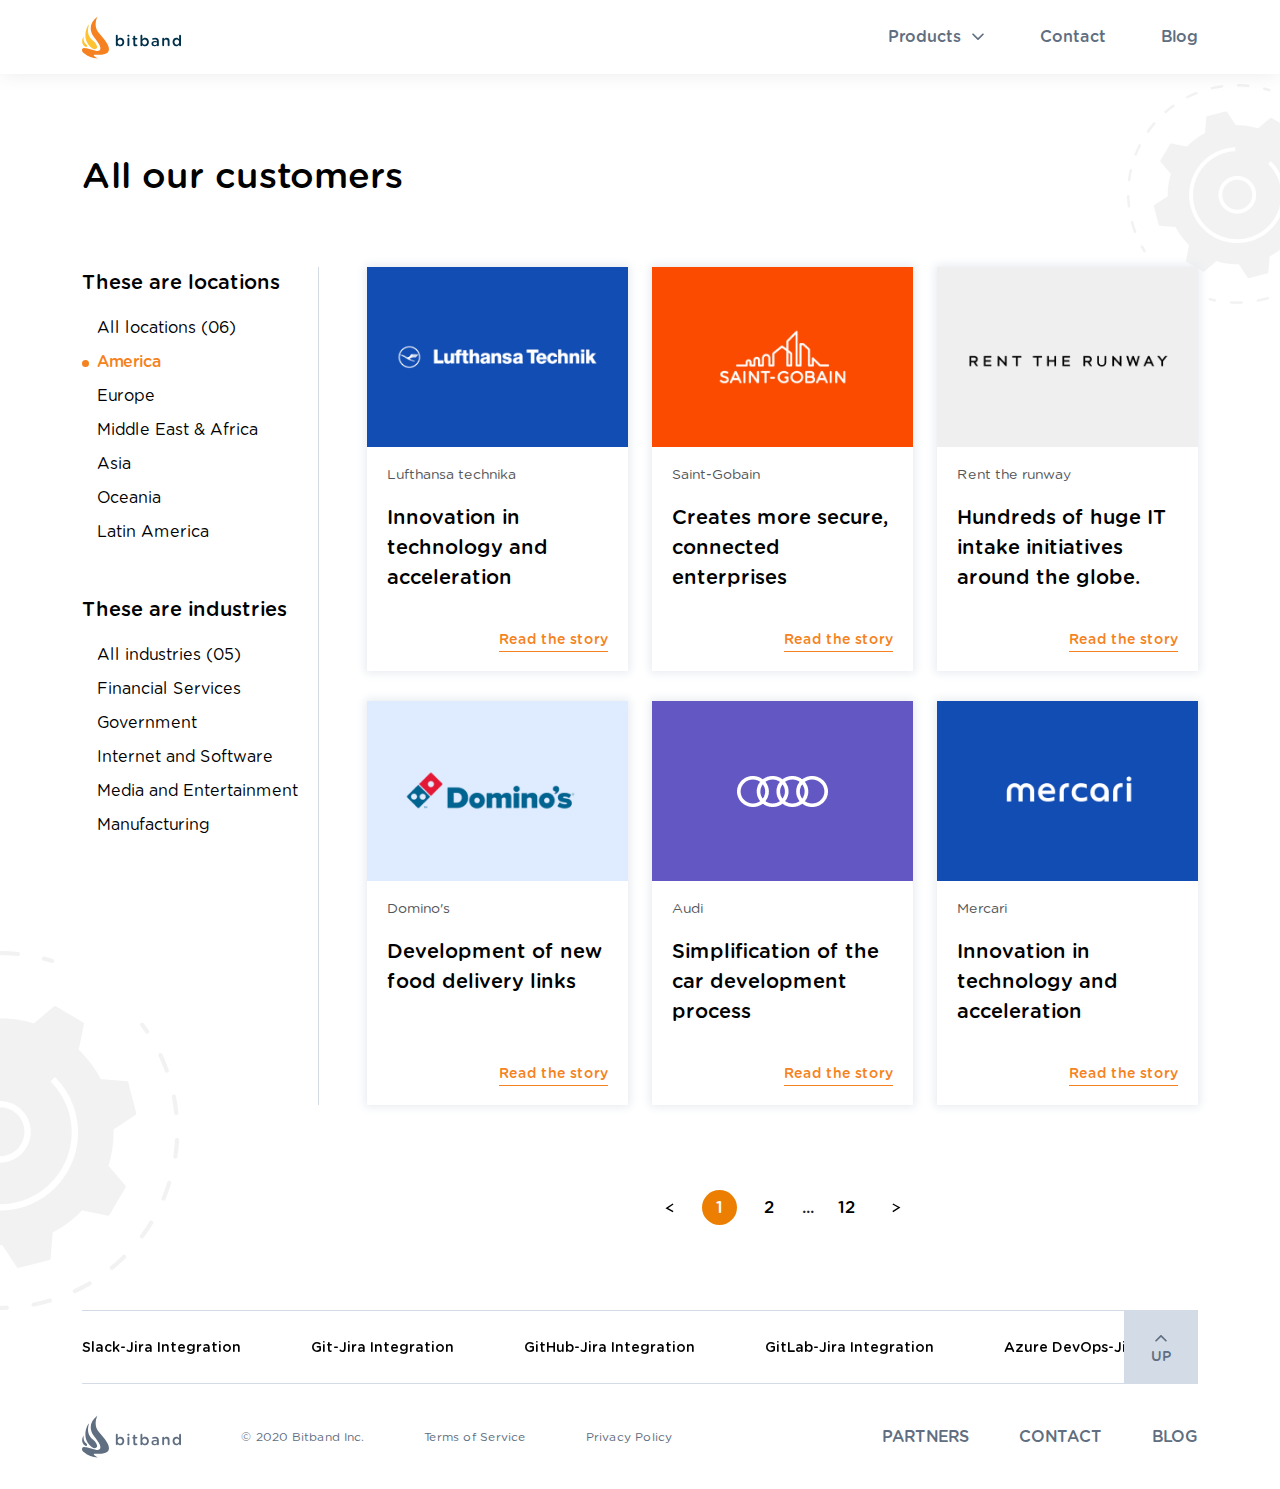
==== commit c74a0921: "Add files via upload" ====
--- a/customers.html
+++ b/customers.html
@@ -284,7 +284,6 @@
         </footer>
     </div>
 
-
     <script src="js/lib/jquery.js"></script>
     <script src="js/lib/slick.min.js"></script>
     <script src="js/common.js"></script>
--- a/css/new.css
+++ b/css/new.css
@@ -429,12 +429,6 @@
     display: none;
 }
 
-
-
-
-
-
-
 @media(max-width:1600.8px) {
 
     .securityicon {
--- a/css/customers.css
+++ b/css/customers.css
@@ -0,0 +1,384 @@
+.header.header__shadow {
+    box-shadow: 0 0 20px #ebebeb;
+}
+
+.customers {
+    padding: 80px 0 85px 0;
+    position: relative;
+}
+
+.customers h1 {
+    font-size: 46px;
+    line-height: 120%;
+    color: #000;
+    margin-bottom: 70px;
+    font-weight: 500;
+}
+
+.customers__sidebar {
+    padding-right: 19px;
+    height: 100%;
+    position: relative;
+}
+.customersboxes {
+    position: relative;
+}
+.customersboxes::after {
+    content: '';
+    width: 1px;
+    height: calc(100% - 30px);
+    position: absolute;
+    top: 0;
+    left: -49px;
+    background: #D3DCE6;
+}
+
+.customers__sidebar-listbox .title {
+    color: #000;
+    font-size: 24px;
+    line-height: 150%;
+    font-weight: 500;
+    margin-bottom: 19px;
+}
+
+.customers__sidebar-list {
+    list-style-type: none;
+    padding: 0;
+    margin: 0;
+}
+
+.customers__sidebar-listbox {
+    margin-bottom: 75px;
+}
+
+.customers__sidebar-listbox:last-child {
+    margin-bottom: 0;
+}
+
+.customers__sidebar-list li {
+    margin-bottom: 15px;
+    position: relative;
+    padding-left: 17px;
+}
+
+.customers__sidebar-list li:last-child {
+    margin-bottom: 0;
+}
+
+.customers__sidebar-list li a {
+    text-decoration: none;
+    color: #000;
+    font-size: 18px;
+    line-height: 150%;
+    transition: 0.3s;
+}
+
+.customers__sidebar-list li a:hover {
+    color: #F58220;
+}
+
+.customers__sidebar-list li.active a {
+    color: #F58220;
+    font-weight: 500;
+}
+
+.customers__sidebar-list li.active::after {
+    content: '';
+    display: inline-block;
+    width: 7px;
+    height: 7px;
+    border-radius: 50%;
+    background: #F58220;
+    position: absolute;
+    left: 0;
+    top: 10px;
+}
+
+.customerbox__pic {
+    height: 180px;
+    display: flex;
+    align-items: center;
+    justify-content: center;
+}
+
+.customerbox__pic img {
+    max-width: 100%;
+    max-height: 100%;
+}
+
+.customerbox {
+    transition: 0.5s;
+    position: relative;
+    z-index: 2;
+}
+
+.customerbox:hover {
+    transform: scale(1.05);
+}
+
+.customerbox:hover {
+    box-shadow: 0px 0px 9px 4px #e7ebf0;
+}
+
+.customerbox__pic.blue {
+    background: #124DB3;
+}
+
+.customerbox__pic.orange {
+    background: #FA4B00;
+}
+
+.customerbox__pic.grey {
+    background: #EFEFEF;
+}
+
+.customerbox__pic.lightblue {
+    background: #DFECFF;
+}
+
+.customerbox__pic.violet {
+    background: #6358C3;
+}
+
+.customerbox__descr {
+    padding: 20px;
+}
+
+.customerbox {
+    background: #FFFFFF;
+    box-shadow: 0px 0px 9px 2px #E7EBF0;
+}
+
+.customerscontent a {
+    text-decoration: none;
+}
+
+.customerbox__titles {
+    height: 160px;
+}
+
+.customerbox__titles .subtitle {
+    color: #545659;
+    font-size: 14px;
+    line-height: 106%;
+    margin-bottom: 20px;
+    text-overflow: ellipsis;
+    overflow: hidden;
+    white-space: nowrap;
+}
+
+.customerbox__titles .title {
+    font-size: 20px;
+    line-height: 150%;
+    color: #000;
+    font-weight: 500;
+    display: -webkit-box;
+    -webkit-line-clamp: 3;
+    -webkit-box-orient: vertical;  
+    overflow: hidden;
+}
+
+.customerbox__link span {
+    color: #F58220;
+    font-size: 14px;
+    line-height: 100%;
+    font-weight: 500;
+    position: relative;
+}
+
+.customerbox__link span::after {
+    content: '';
+    display: block;
+    height: 1px;
+    width: 100%;
+    background: #F58220;
+    position: absolute;
+    left: 0;
+    bottom: -5px;
+}
+
+.customerscontent .row .col-xl-4 {
+    margin-bottom: 30px;
+}
+
+.paginationsect {
+    text-align: center;
+    margin-top: 55px;
+    position: relative;
+    z-index: 2;
+}
+
+.paglist {
+    list-style-type: none;
+    padding: 0;
+    margin: 0;
+}
+
+.paglist li {
+    display: inline-block;
+    vertical-align: middle;
+    margin: 0 5px;
+    font-weight: 500;
+    font-size: 16.8px;
+    line-height: 150%;
+}
+
+.paglist li a {
+    width: 35px;
+    height: 35px;
+    display: inline-flex;
+    align-items: center;
+    justify-content: center;
+    border-radius: 50%;
+    color: #000;
+    font-weight: 500;
+    transition: 0.3s;
+}
+
+.paglist li.active a {
+    color: #fff;
+    background: #EC7F02;
+}
+
+.paglist li:not(.active) a:hover {
+    opacity: 0.7;
+}
+
+.customers__topbgel {
+    position: absolute;
+    right: 0;
+    top: 10px;
+}
+
+.customers__bottbgel {
+    position: absolute;
+    left: 0;
+    bottom: 0;
+}
+
+@media(max-width:1600.8px) {
+
+    .customers h1 {
+        font-size: 36px;
+    }
+
+    .customers__sidebar-listbox .title {
+        font-size: 20px;
+    }
+
+    .customers__sidebar-list li a {
+        font-size: 16px;
+    }
+
+    .customers__sidebar-list li {
+        padding-left: 15px;
+        margin-bottom: 10px;
+    }
+
+    .customers__sidebar-listbox {
+        margin-bottom: 50px;
+    }
+
+}
+
+@media(max-width:1199.8px) {
+    .customersboxes::after {
+        left: -40px;
+    }
+}
+
+@media(max-width:767.8px) {
+    .customersboxes::after {
+        display: none;
+    }
+
+    .customers__sidebar-list {
+        display: none;
+        margin-top: 20px;
+    }
+
+    .customers__sidebar-listbox .title {
+        position: relative;
+        margin: 0;
+    }
+
+    .customers__sidebar-listbox .title::after {
+        content: '';
+        display: inline-block;
+        width: 24px;
+        height: 24px;
+        position: absolute;
+        right: 0;
+        top: 3px;
+        background: url('../img/menuarrow.svg') no-repeat center / 100%;
+    }
+
+    .customers__sidebar-listbox {
+        margin-bottom: 30px;
+    }
+
+    .customers__sidebar {
+        margin-bottom: 50px;
+    }
+
+    .customers h1 {
+        margin-bottom: 50px;
+    }
+
+    .customerbox__titles .title {
+        font-size: 24px;
+    }
+
+    .customerbox__link span,
+    .customerbox__titles .subtitle {
+        font-size: 16px;
+    }
+}
+
+@media(max-width:575.8px) {
+    .customers h1 {
+        font-size: 28px;
+        margin-bottom: 30px;
+    }
+
+    .customers {
+        padding: 50px 0 55px 0;
+    }
+
+    .customers__sidebar-listbox .title {
+        font-size: 18px;
+    }
+
+    .customers__sidebar-listbox {
+        margin-bottom: 20px;
+    }
+
+    .customers__topbgel {
+      width: 70px;
+    }
+
+    .customerbox__titles .title {
+        font-size: 20px;
+    }
+
+    .customerbox__pic {
+        height: 160px;
+    }
+
+    .customers__bottbgel {
+        display: none;
+    }
+
+    .paginationsect {
+        margin-top: 30px;
+    }
+
+    .customerbox__titles {
+        height: 145px;
+    }
+
+    .customerbox:hover {
+        transform: none;
+    }
+
+}
